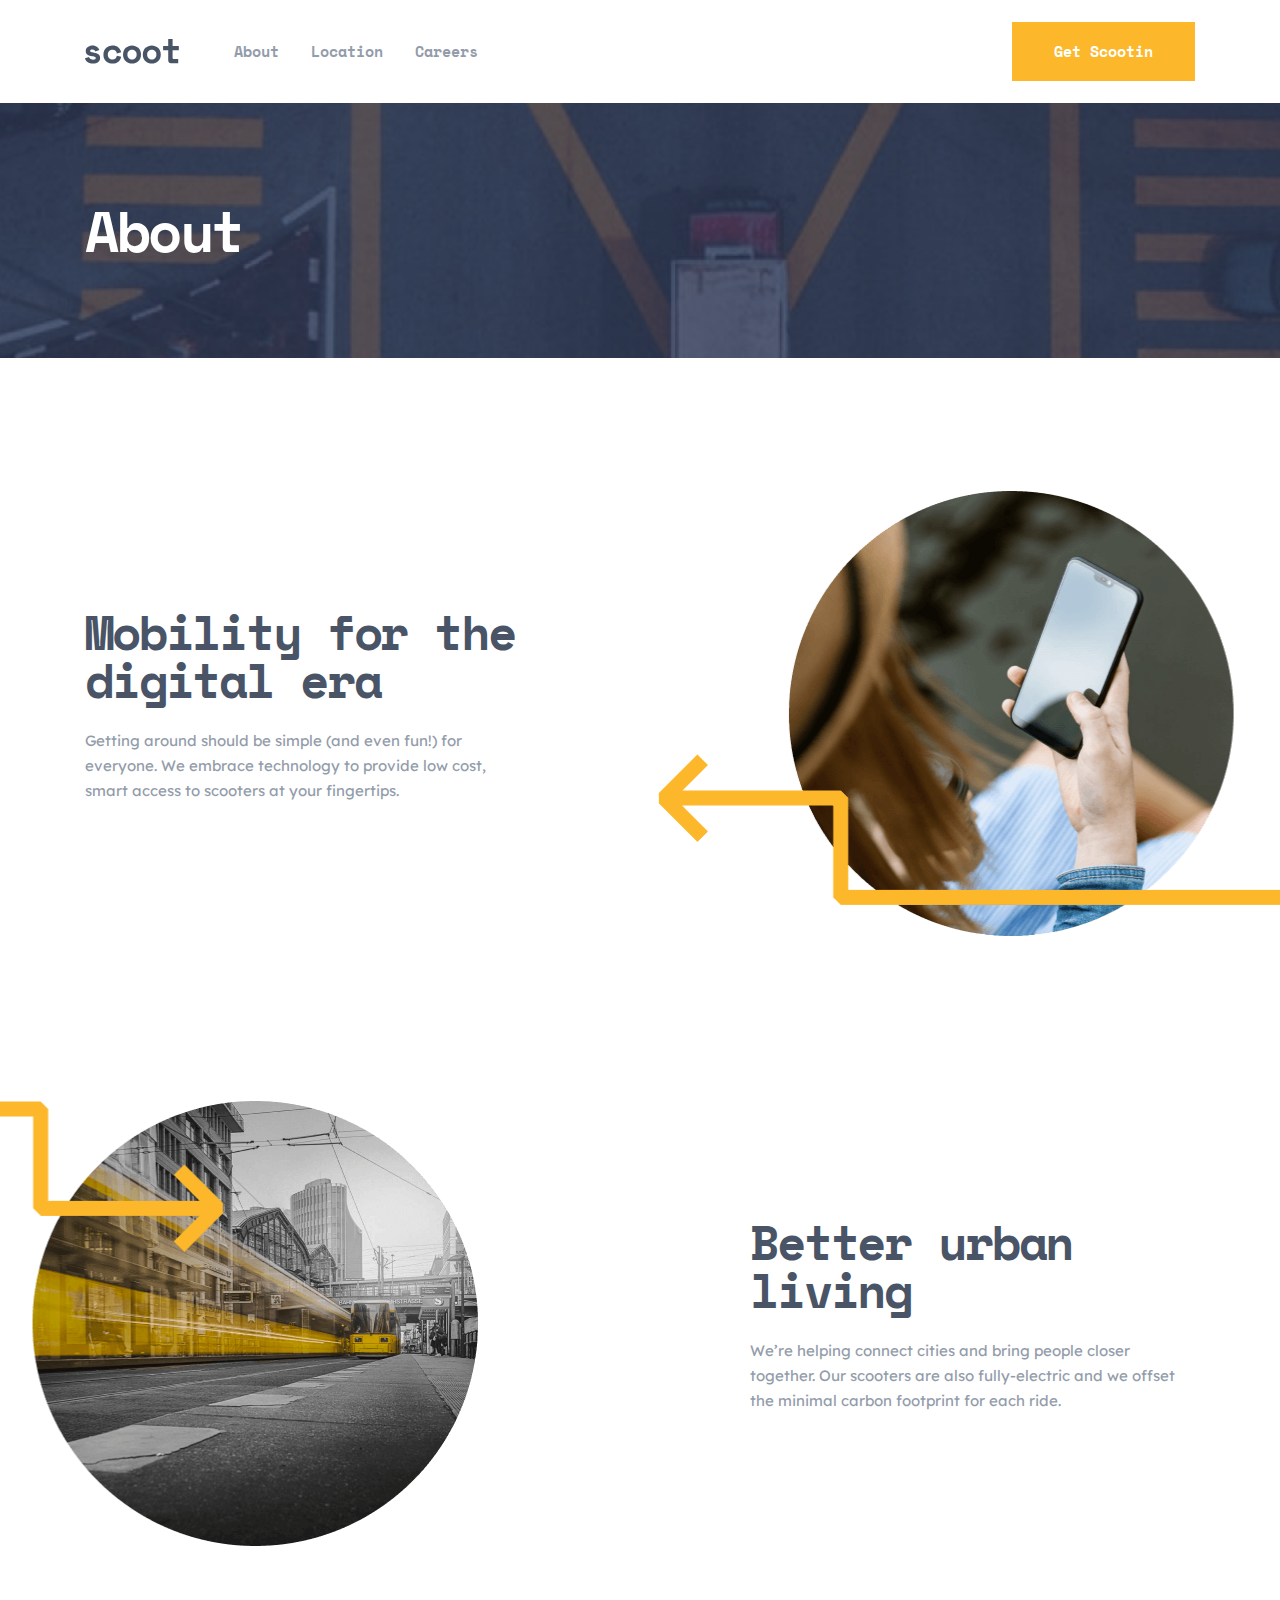
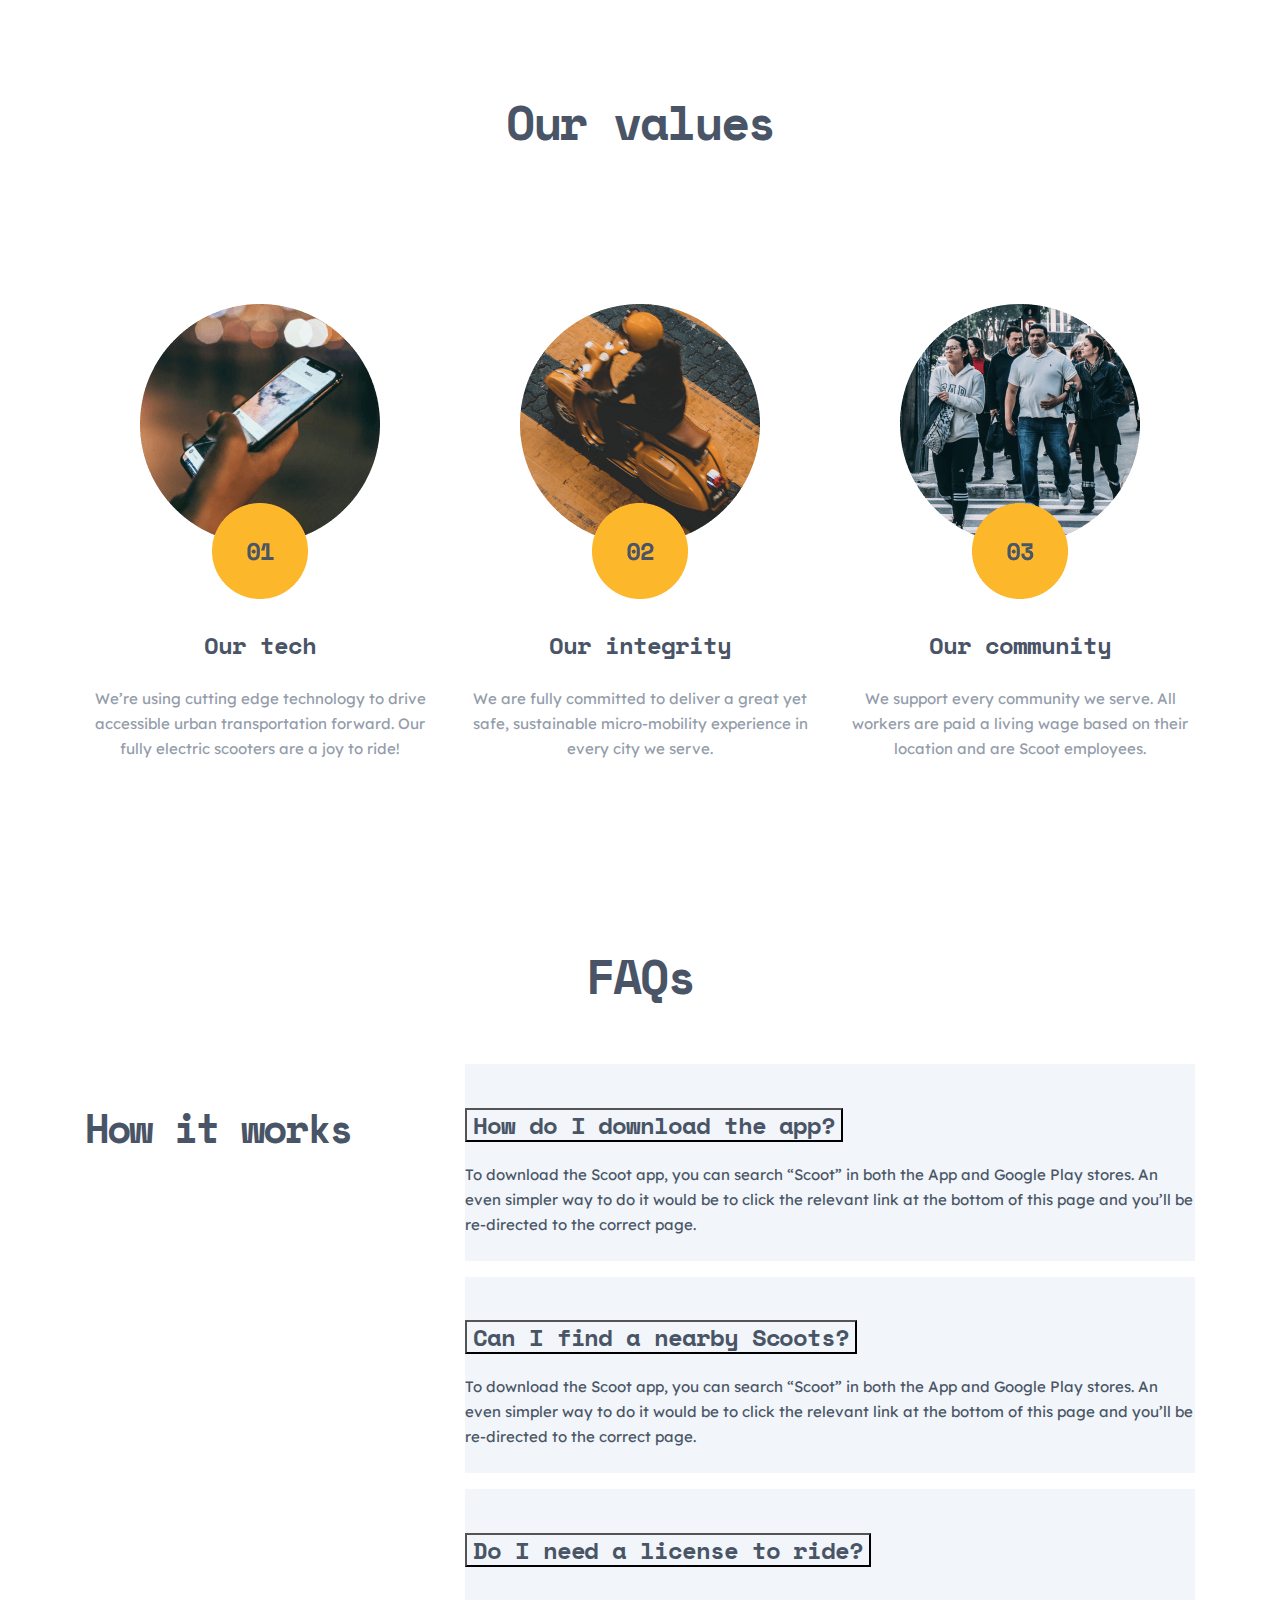
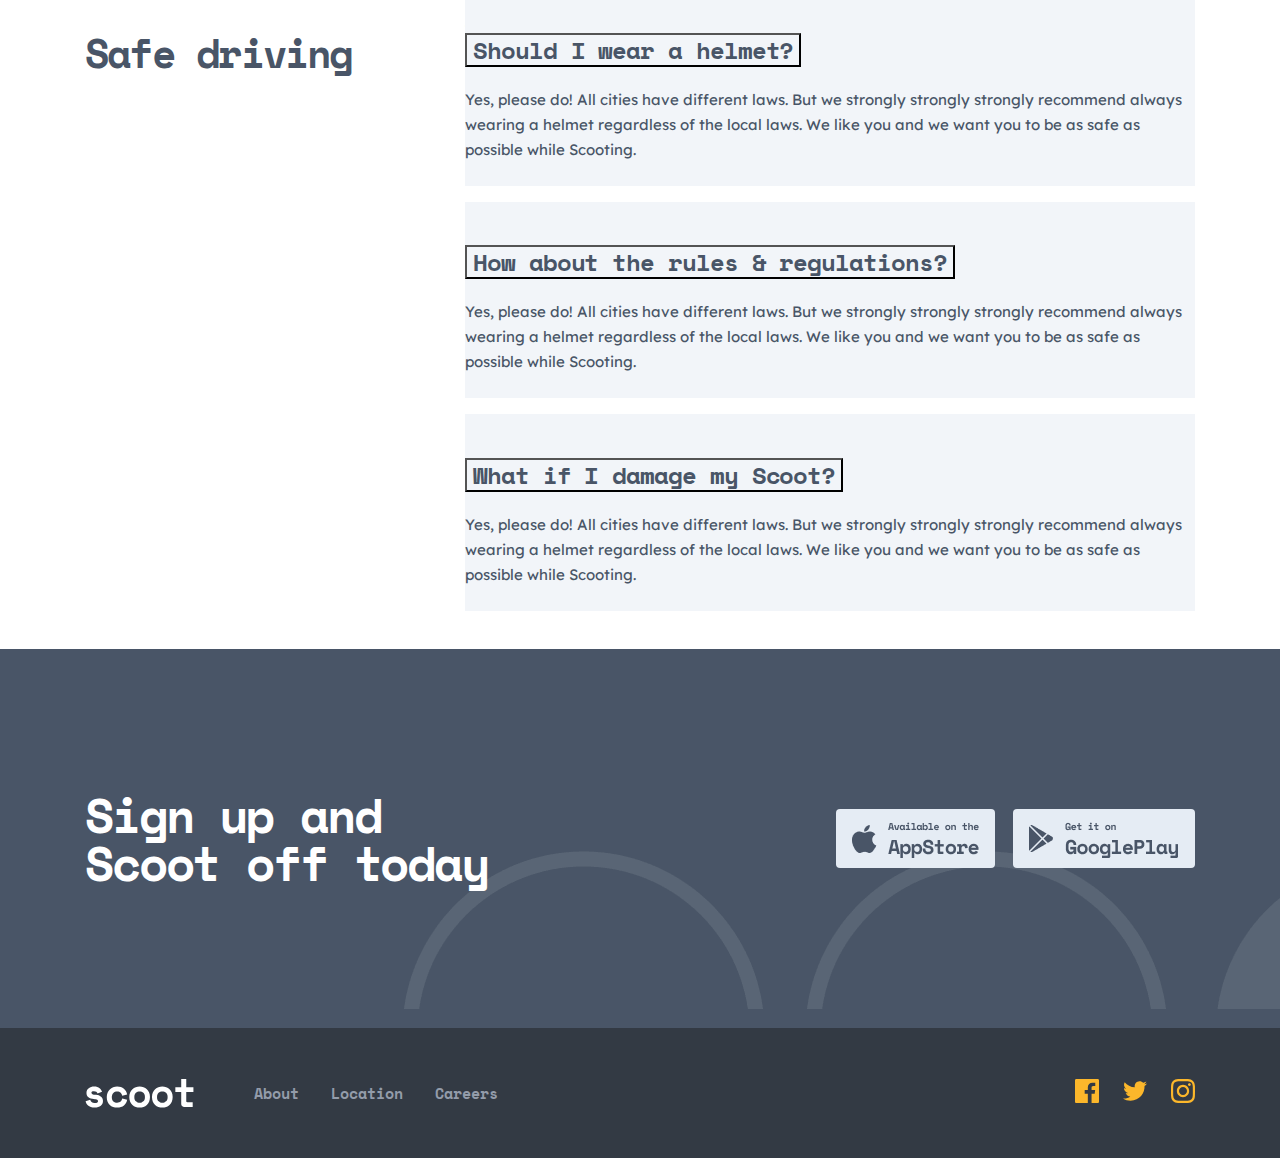
==== about.html @ 02b6bdd7 "Initial commit" ====
<!DOCTYPE html>
<html lang="en">
<head>
  <meta charset="UTF-8">
  <meta http-equiv="X-UA-Compatible" content="IE=edge">
  <meta name="viewport" content="width=device-width, initial-scale=1.0">
  <title>about</title>
  <link href="https://cdn.jsdelivr.net/npm/bootstrap@5.1.3/dist/css/bootstrap.min.css" rel="stylesheet" integrity="sha384-1BmE4kWBq78iYhFldvKuhfTAU6auU8tT94WrHftjDbrCEXSU1oBoqyl2QvZ6jIW3" crossorigin="anonymous">
  <link rel="stylesheet" href="./css/main.css">
</head>
<body>
  <!-- site header -->
  <header class="site-header">
    <div class="container">
      <div class="site-header__inner">

        <a href="./index.html" class="site-header__logo-link">
          <img src="./images/scoot-logo.svg" alt="scoot brand logo" class="site-header__logo-img">
        </a>

        <nav class="site-header__navbar">
          <ul class="site-header__list">
            <li class="site-header__item"><a href="./about.html" class="site-header__item-link">About</a></li>
            <li class="site-header__item"><a href="./location.html" class="site-header__item-link">Location</a></li>
            <li class="site-header__item"><a href="./careers.html" class="site-header__item-link">Careers</a></li>
          </ul>
          <a href="#" class="site-header__link get-link">Get Scootin</a>
        </nav>
      </div>
    </div>
  </header>


  <main>

    <!-- hero section -->
    <section class="about-hero">
      <div class="container">
        <div class="about-hero__inner">
          <h1 class="about-hero__title">About</h1>
        </div>
      </div>
    </section>

    <!-- mobility section -->
    <section class="mobility">
      <div class="container">
        <div class="mobility__inner">
          <div class="mobility__content">
            <h2 class="mobility__title">Mobility for the digital era</h2>
            <p class="mobility__text">Getting around should be simple (and even fun!) for everyone. We embrace technology to provide low cost, smart access to scooters at your fingertips.</p>
          </div>
        </div>
      </div>
    </section>

    <!-- urban section -->
    <section class="urban">
      <div class="container">
        <div class="urban__inner">
          <div class="urban__content">
            <h2 class="urban__title">Better urban living</h2>
            <p class="urban__text">We’re helping connect cities and bring people closer together. Our scooters are also fully-electric and we offset the minimal carbon footprint for each ride.</p>
          </div>
        </div>
      </div>
    </section>

    <!-- values section -->
    <section class="values">
      <div class="container">
        <div class="values__inner">
          <h2 class="values__title">Our values</h2>
          <ul class="values__list">
            <li class="values__item"><img src="./images/tech.png" alt="" class="values__img">
              <h3 class="values__subtitle">Our tech</h3>
              <p class="values__text">We’re using cutting edge technology to drive accessible urban transportation forward. Our fully electric scooters are a joy to ride!</p>
            </li>

            <li class="values__item"><img src="./images/integrity.png" alt="" class="values__img">
              <h3 class="values__subtitle">Our integrity</h3>
              <p class="values__text">We are fully committed to deliver a great yet safe, sustainable micro-mobility experience in every city we serve.</p>
            </li>

            <li class="values__item"><img src="./images/community.png" alt="" class="values__img">
              <h3 class="values__subtitle">Our community</h3>
              <p class="values__text">We support every community we serve. All workers are paid a living wage based on their location and are Scoot employees.</p>
            </li>
          </ul>
        </div>
      </div>
    </section>

    <!-- faqs section  -->
    <section class="faqs">
      <div class="container">
        <div class="faqs__inner">
          <h2 class="faqs__title">FAQs</h2>

          <div class="faqs__infofirst">
            <h3 class="faqs__subtitle">How it works</h3>

            <div class="faqs__accordion accordion" id="accordionExample">

              <div class="faqs__accordion-item accordion-item">
                <h2 class="accordion-header" id="headingOne">
                  <button class=" faqs__button-title accordion-button" type="button" data-bs-toggle="collapse" data-bs-target="#collapseOne" aria-expanded="true" aria-controls="collapseOne">
                    How do I download the app?
                  </button>
                </h2>
                <div id="collapseOne" class="accordion-collapse collapse show" aria-labelledby="headingOne" data-bs-parent="#accordionExample">
                  <div class=" faqs__text accordion-body">
                    To download the Scoot app, you can search “Scoot” in both the App and Google Play stores. An even simpler way to do it would be to click the relevant link at the bottom of this page and you’ll be re-directed to the correct page.
                  </div>
                </div>
              </div>


              <div class=" faqs__accordion-item accordion-item">
                <h2 class="accordion-header" id="headingTwo">
                  <button class=" faqs__button-title accordion-button collapsed" type="button" data-bs-toggle="collapse" data-bs-target="#collapseTwo" aria-expanded="false" aria-controls="collapseTwo">
                    Can I find a nearby Scoots?
                  </button>
                </h2>
                <div id="collapseTwo" class="accordion-collapse collapse" aria-labelledby="headingTwo" data-bs-parent="#accordionExample">
                  <div class="faqs__text accordion-body">
                    To download the Scoot app, you can search “Scoot” in both the App and Google Play stores. An even simpler way to do it would be to click the relevant link at the bottom of this page and you’ll be re-directed to the correct page.
                  </div>
                </div>
              </div>


              <div class=" faqs__accordion-item accordion-item">
                <h2 class="accordion-header" id="headingThree">
                  <button class="faqs__button-title accordion-button collapsed" type="button" data-bs-toggle="collapse" data-bs-target="#collapseThree" aria-expanded="false" aria-controls="collapseThree">
                    Do I need a license to ride?
                  </button>
                </h2>
                <div id="collapseThree" class="accordion-collapse collapse" aria-labelledby="headingThree" data-bs-parent="#accordionExample">
                  <div class="faqs__text accordion-body">
                    To download the Scoot app, you can search “Scoot” in both the App and Google Play stores. An even simpler way to do it would be to click the relevant link at the bottom of this page and you’ll be re-directed to the correct page.
                  </div>
                </div>
              </div>

            </div>

          </div>

          <div class="faqs__infosecond">
            <h3 class="faqs__subtitle">Safe driving</h3>

            <div class="faqs__accordion accordion" id="accordionPanelsStayOpenExample">

              <div class=" faqs__accordion-item accordion-item">
                <h2 class="accordion-header" id="panelsStayOpen-headingOne">
                  <button class=" faqs__button-title accordion-button" type="button" data-bs-toggle="collapse" data-bs-target="#panelsStayOpen-collapseOne" aria-expanded="true" aria-controls="panelsStayOpen-collapseOne">
                    Should I wear a helmet?
                  </button>
                </h2>
                <div id="panelsStayOpen-collapseOne" class="accordion-collapse collapse show" aria-labelledby="panelsStayOpen-headingOne">
                  <div class=" faqs__text accordion-body">
                    Yes, please do! All cities have different laws. But we strongly strongly strongly recommend always wearing a helmet regardless of the local laws. We like you and we want you to be as safe as possible while Scooting.
                  </div>
                </div>
              </div>


              <div class=" faqs__accordion-item accordion-item">
                <h2 class="accordion-header" id="panelsStayOpen-headingTwo">
                  <button class=" faqs__button-title accordion-button collapsed" type="button" data-bs-toggle="collapse" data-bs-target="#panelsStayOpen-collapseTwo" aria-expanded="false" aria-controls="panelsStayOpen-collapseTwo">
                    How about the rules & regulations?
                  </button>
                </h2>
                <div id="panelsStayOpen-collapseTwo" class="accordion-collapse collapse" aria-labelledby="panelsStayOpen-headingTwo">
                  <div class=" faqs__text accordion-body">
                    Yes, please do! All cities have different laws. But we strongly strongly strongly recommend always wearing a helmet regardless of the local laws. We like you and we want you to be as safe as possible while Scooting.
                  </div>
                </div>
              </div>


              <div class=" faqs__accordion-item accordion-item">
                <h2 class="accordion-header" id="panelsStayOpen-headingThree">
                  <button class=" faqs__button-title accordion-button collapsed" type="button" data-bs-toggle="collapse" data-bs-target="#panelsStayOpen-collapseThree" aria-expanded="false" aria-controls="panelsStayOpen-collapseThree">
                    What if I damage my Scoot?
                  </button>
                </h2>
                <div id="panelsStayOpen-collapseThree" class="accordion-collapse collapse" aria-labelledby="panelsStayOpen-headingThree">
                  <div class=" faqs__text accordion-body">
                    Yes, please do! All cities have different laws. But we strongly strongly strongly recommend always wearing a helmet regardless of the local laws. We like you and we want you to be as safe as possible while Scooting.
                  </div>
                </div>
              </div>

            </div>
          </div>
        </div>
      </div>
    </section>

  </main>

 <!-- footer -->
 <footer class="footer">

  <div class="footer-signup">
    <div class="container">
      <div class="footer-signup__inner">
        <div class="footer-signup__title-info">
          <h2 class="footer-signup__title">Sign up and Scoot off today</h2>
        </div>
        <div class="footer-signup__download-info">
          <a href="#" class="footer-signup__link">
            <img src="./images/appstore.png" alt="app store logo" class="footer-signup__img">
          </a>

          <a href="#" class="footer-signup__link">
            <img src="./images/google-play.png" alt="google play app logo" class="footer-signup__img">
          </a>
        </div>
      </div>
    </div>
  </div>

  <div class="footer__bottom">
    <div class="container">
      <div class="footer__bottom-inner">
        <a href="./index.html" class="footer__logo-link">
          <img src="./images/scoot-white-logo.svg" alt="scoot brand white logo" class="footer__logo-img">
        </a>

        <ul class="footer__list">
          <li class="footer__item"><a href="./about.html" class="footer__item-link">About</a></li>
          <li class="footer__item"><a href="./location.html" class="footer__item-link">Location</a></li>
          <li class="footer__item"><a href="./careers.html" class="footer__item-link">Careers</a></li>
        </ul>

        <ul class="footer__social-list">
          <li class="footer__social-item">
            <a href="https://www.facebook.com/" class="footer__social-link">
              <svg class="footer__social-img" width="24" height="24" xmlns="http://www.w3.org/2000/svg"><path d="M22.675 0H1.325C.593 0 0 .593 0 1.325v21.351C0 23.407.593 24 1.325 24H12.82v-9.294H9.692v-3.622h3.128V8.413c0-3.1 1.893-4.788 4.659-4.788 1.325 0 2.463.099 2.795.143v3.24l-1.918.001c-1.504 0-1.795.715-1.795 1.763v2.313h3.587l-.467 3.622h-3.12V24h6.116c.73 0 1.323-.593 1.323-1.325V1.325C24 .593 23.407 0 22.675 0Z" /></svg>
              <!-- <img src="./images/facebook.svg" alt="facebook brand logo" class="footer__social-img"> -->
            </a>
          </li>

          <li class="footer__social-item">
            <a href="https://www.twitter.com/" class="footer__social-link">
              <svg class="footer__social-img" width="24" height="20"  xmlns="http://www.w3.org/2000/svg"><path d="M24 2.557c-.883.392-1.832.656-2.828.775 1.017-.609 1.798-1.574 2.165-2.723999C22.386 1.172 21.332 1.582 20.21 1.803 19.313.846001 18.032.248001 16.616.248001c-3.179 0-5.515 2.965999-4.797 6.044999C7.728 6.088 4.1 4.128 1.671 1.149c-1.29 2.213-.669 5.108 1.523 6.574-.806-.026-1.566-.247-2.229-.616-.054 2.281 1.581 4.415 3.949 4.89-.693.188-1.452.232-2.224.084.626 1.956 2.444 3.379 4.6 3.419-2.07 1.623-4.678 2.348-7.29 2.04 2.179 1.397 4.768 2.212 7.548 2.212 9.142 0 14.307-7.721 13.995-14.646.962-.695 1.797-1.562 2.457-2.549Z" /></svg>
              <!-- <img src="./images/twitter.svg" alt="twitter brand logo" class="footer__social-img"> -->
            </a>
          </li>

          <li class="footer__social-item">
            <a href="https://www.instagram.com/" class="footer__social-link">
              <svg class="footer__social-img" width="24" height="24" xmlns="http://www.w3.org/2000/svg"><path fill-rule="evenodd" clip-rule="evenodd" d="M12 0C8.741 0 8.333.014 7.053.072 2.695.272.273 2.69.073 7.052.014 8.333 0 8.741 0 12c0 3.259.014 3.668.072 4.948.2 4.358 2.618 6.78 6.98 6.98C8.333 23.986 8.741 24 12 24c3.259 0 3.668-.014 4.948-.072 4.354-.2 6.782-2.618 6.979-6.98.059-1.28.073-1.689.073-4.948 0-3.259-.014-3.667-.072-4.947-.196-4.354-2.617-6.78-6.979-6.98C15.668.014 15.259 0 12 0Zm0 2.163c3.204 0 3.584.012 4.85.07 3.252.148 4.771 1.691 4.919 4.919.058 1.265.069 1.645.069 4.849 0 3.205-.012 3.584-.069 4.849-.149 3.225-1.664 4.771-4.919 4.919-1.266.058-1.644.07-4.85.07-3.204 0-3.584-.012-4.849-.07-3.26-.149-4.771-1.699-4.919-4.92-.058-1.265-.07-1.644-.07-4.849 0-3.204.013-3.583.07-4.849.149-3.227 1.664-4.771 4.919-4.919 1.266-.057 1.645-.069 4.849-.069ZM5.838 12c0-3.403 2.759-6.162 6.162-6.162S18.162 8.597 18.162 12c0 3.404-2.759 6.163-6.162 6.163S5.838 15.403 5.838 12ZM12 16c-2.209 0-4-1.79-4-4 0-2.209 1.791-4 4-4s4 1.791 4 4c0 2.21-1.791 4-4 4Zm4.965-10.405c0-.795.645-1.44 1.441-1.44.795 0 1.439.645 1.439 1.44 0 .795-.644 1.44-1.439 1.44-.796 0-1.441-.645-1.441-1.44Z" /></svg>
              <!-- <img src="./images/instagram.svg" alt="instagram brand logo" class="footer__social-img"> -->
            </a>
          </li>
        </ul>
      </div>
    </div>
  </div>

</footer>



  <script src="https://cdn.jsdelivr.net/npm/bootstrap@5.1.3/dist/js/bootstrap.bundle.min.js" integrity="sha384-ka7Sk0Gln4gmtz2MlQnikT1wXgYsOg+OMhuP+IlRH9sENBO0LRn5q+8nbTov4+1p" crossorigin="anonymous"></script>
</body>
</html>
---- css/main.css ----
@font-face {
  font-family: "Space Mono";
  font-style: normal;
  font-weight: 400;
  src: url("../fonts/space-mono-v10-latin-regular.woff2") format("woff2"), url("../fonts/space-mono-v10-latin-regular.woff") format("woff");
}

@font-face {
  font-family: "Space Mono";
  font-style: normal;
  font-weight: 700;
  src: url("../fonts/space-mono-v10-latin-700.woff2") format("woff2"), url("../fonts/space-mono-v10-latin-700.woff") format("woff");
}

@font-face {
  font-family: "Lexend Deca";
  font-style: normal;
  font-weight: 400;
  src: url("../fonts/lexend-deca-v15-latin-regular.woff2") format("woff2"), url("../fonts/lexend-deca-v15-latin-regular.woff") format("woff");
}

/*! normalize.css v8.0.1 | MIT License | github.com/necolas/normalize.css */
/* Document
   ========================================================================== */
/**
 * 1. Correct the line height in all browsers.
 * 2. Prevent adjustments of font size after orientation changes in iOS.
 */
html {
  line-height: 1.15;
  /* 1 */
  -webkit-text-size-adjust: 100%;
  /* 2 */
}

/* Sections
   ========================================================================== */
/**
 * Remove the margin in all browsers.
 */
body {
  margin: 0;
}

/**
 * Render the `main` element consistently in IE.
 */
main {
  display: block;
}

/**
 * Correct the font size and margin on `h1` elements within `section` and
 * `article` contexts in Chrome, Firefox, and Safari.
 */
h1 {
  font-size: 2em;
  margin: 0.67em 0;
}

/* Grouping content
   ========================================================================== */
/**
 * 1. Add the correct box sizing in Firefox.
 * 2. Show the overflow in Edge and IE.
 */
hr {
  -webkit-box-sizing: content-box;
          box-sizing: content-box;
  /* 1 */
  height: 0;
  /* 1 */
  overflow: visible;
  /* 2 */
}

/**
 * 1. Correct the inheritance and scaling of font size in all browsers.
 * 2. Correct the odd `em` font sizing in all browsers.
 */
pre {
  font-family: monospace, monospace;
  /* 1 */
  font-size: 1em;
  /* 2 */
}

/* Text-level semantics
   ========================================================================== */
/**
 * Remove the gray background on active links in IE 10.
 */
a {
  background-color: transparent;
}

/**
 * 1. Remove the bottom border in Chrome 57-
 * 2. Add the correct text decoration in Chrome, Edge, IE, Opera, and Safari.
 */
abbr[title] {
  border-bottom: none;
  /* 1 */
  text-decoration: underline;
  /* 2 */
  -webkit-text-decoration: underline dotted;
          text-decoration: underline dotted;
  /* 2 */
}

/**
 * Add the correct font weight in Chrome, Edge, and Safari.
 */
b,
strong {
  font-weight: bolder;
}

/**
 * 1. Correct the inheritance and scaling of font size in all browsers.
 * 2. Correct the odd `em` font sizing in all browsers.
 */
code,
kbd,
samp {
  font-family: monospace, monospace;
  /* 1 */
  font-size: 1em;
  /* 2 */
}

/**
 * Add the correct font size in all browsers.
 */
small {
  font-size: 80%;
}

/**
 * Prevent `sub` and `sup` elements from affecting the line height in
 * all browsers.
 */
sub,
sup {
  font-size: 75%;
  line-height: 0;
  position: relative;
  vertical-align: baseline;
}

sub {
  bottom: -0.25em;
}

sup {
  top: -0.5em;
}

/* Embedded content
   ========================================================================== */
/**
 * Remove the border on images inside links in IE 10.
 */
img {
  border-style: none;
}

/* Forms
   ========================================================================== */
/**
 * 1. Change the font styles in all browsers.
 * 2. Remove the margin in Firefox and Safari.
 */
button,
input,
optgroup,
select,
textarea {
  font-family: inherit;
  /* 1 */
  font-size: 100%;
  /* 1 */
  line-height: 1.15;
  /* 1 */
  margin: 0;
  /* 2 */
}

/**
 * Show the overflow in IE.
 * 1. Show the overflow in Edge.
 */
button,
input {
  /* 1 */
  overflow: visible;
}

/**
 * Remove the inheritance of text transform in Edge, Firefox, and IE.
 * 1. Remove the inheritance of text transform in Firefox.
 */
button,
select {
  /* 1 */
  text-transform: none;
}

/**
 * Correct the inability to style clickable types in iOS and Safari.
 */
button,
[type="button"],
[type="reset"],
[type="submit"] {
  -webkit-appearance: button;
}

/**
 * Remove the inner border and padding in Firefox.
 */
button::-moz-focus-inner,
[type="button"]::-moz-focus-inner,
[type="reset"]::-moz-focus-inner,
[type="submit"]::-moz-focus-inner {
  border-style: none;
  padding: 0;
}

/**
 * Restore the focus styles unset by the previous rule.
 */
button:-moz-focusring,
[type="button"]:-moz-focusring,
[type="reset"]:-moz-focusring,
[type="submit"]:-moz-focusring {
  outline: 1px dotted ButtonText;
}

/**
 * Correct the padding in Firefox.
 */
fieldset {
  padding: 0.35em 0.75em 0.625em;
}

/**
 * 1. Correct the text wrapping in Edge and IE.
 * 2. Correct the color inheritance from `fieldset` elements in IE.
 * 3. Remove the padding so developers are not caught out when they zero out
 *    `fieldset` elements in all browsers.
 */
legend {
  -webkit-box-sizing: border-box;
          box-sizing: border-box;
  /* 1 */
  color: inherit;
  /* 2 */
  display: table;
  /* 1 */
  max-width: 100%;
  /* 1 */
  padding: 0;
  /* 3 */
  white-space: normal;
  /* 1 */
}

/**
 * Add the correct vertical alignment in Chrome, Firefox, and Opera.
 */
progress {
  vertical-align: baseline;
}

/**
 * Remove the default vertical scrollbar in IE 10+.
 */
textarea {
  overflow: auto;
}

/**
 * 1. Add the correct box sizing in IE 10.
 * 2. Remove the padding in IE 10.
 */
[type="checkbox"],
[type="radio"] {
  -webkit-box-sizing: border-box;
          box-sizing: border-box;
  /* 1 */
  padding: 0;
  /* 2 */
}

/**
 * Correct the cursor style of increment and decrement buttons in Chrome.
 */
[type="number"]::-webkit-inner-spin-button,
[type="number"]::-webkit-outer-spin-button {
  height: auto;
}

/**
 * 1. Correct the odd appearance in Chrome and Safari.
 * 2. Correct the outline style in Safari.
 */
[type="search"] {
  -webkit-appearance: textfield;
  /* 1 */
  outline-offset: -2px;
  /* 2 */
}

/**
 * Remove the inner padding in Chrome and Safari on macOS.
 */
[type="search"]::-webkit-search-decoration {
  -webkit-appearance: none;
}

/**
 * 1. Correct the inability to style clickable types in iOS and Safari.
 * 2. Change font properties to `inherit` in Safari.
 */
::-webkit-file-upload-button {
  -webkit-appearance: button;
  /* 1 */
  font: inherit;
  /* 2 */
}

/* Interactive
   ========================================================================== */
/*
 * Add the correct display in Edge, IE 10+, and Firefox.
 */
details {
  display: block;
}

/*
 * Add the correct display in all browsers.
 */
summary {
  display: list-item;
}

/* Misc
   ========================================================================== */
/**
 * Add the correct display in IE 10+.
 */
template {
  display: none;
}

/**
 * Add the correct display in IE 10.
 */
[hidden] {
  display: none;
}

html {
  height: 100%;
  -webkit-box-sizing: border-box;
          box-sizing: border-box;
}

*,
*::before,
*::after {
  -webkit-box-sizing: inherit;
          box-sizing: inherit;
  scroll-behavior: smooth;
}

body {
  font-family: "Space Mono";
  font-style: normal;
  font-weight: bold;
  margin: 0;
  padding: 0;
}

img {
  max-width: 100%;
  height: auto;
  vertical-align: middle;
}

.visually-hidden {
  position: absolute;
  width: 1px;
  height: 1px;
  margin: -1px;
  border: 0;
  padding: 0;
  clip: rect(0 0 0 0);
  overflow: hidden;
}

.container {
  width: 1150px;
  margin: 0 auto;
  padding: 0 20px;
}

.site-header {
  padding: 22px 0;
}

.site-header__inner {
  display: -webkit-box;
  display: -ms-flexbox;
  display: flex;
  -webkit-box-align: center;
      -ms-flex-align: center;
          align-items: center;
}

.site-header__logo-link:hover {
  opacity: 0.8;
}

.site-header__navbar {
  width: 100%;
  display: -webkit-box;
  display: -ms-flexbox;
  display: flex;
  -webkit-box-align: center;
      -ms-flex-align: center;
          align-items: center;
  margin-left: 55px;
}

.site-header__list {
  display: -webkit-box;
  display: -ms-flexbox;
  display: flex;
  -webkit-box-align: center;
      -ms-flex-align: center;
          align-items: center;
  list-style-type: none;
  margin-right: auto;
  padding: 0;
}

.site-header__item:nth-child(2) {
  margin: 0 32px;
}

.site-header__item-link {
  font-size: 15px;
  line-height: 25px;
  text-decoration: none;
  color: #939CAA;
  -webkit-transition: 1s ease;
  transition: 1s ease;
}

.site-header__item-link:hover {
  color: #FCB72B;
}

.get-link {
  display: inline-block;
  font-size: 15px;
  line-height: 25px;
  text-align: center;
  text-decoration: none;
  color: #FFFFFF;
  background-color: #FCB72B;
  padding: 14px 39px;
  -webkit-transition: 0.2s ease;
  transition: 0.2s ease;
  border: 3px solid transparent;
}

.get-link:hover {
  border-color: #FCB72B;
  color: #FCB72B;
  background-color: transparent;
}

.hero {
  padding: 153px 0;
  background-image: url("../../images/Bitmap.jpg");
  background-repeat: no-repeat;
  background-size: cover;
}

.hero__content {
  width: 500px;
  color: #FFFFFF;
  z-index: 3;
}

.hero__title {
  font-size: 56px;
  line-height: 56px;
  letter-spacing: -2.5px;
  margin: 0;
}

.hero__content-info {
  padding-left: 95px;
}

.hero__text {
  font-family: "Lexend Deca";
  font-style: normal;
  font-weight: normal;
  font-size: 15px;
  line-height: 25px;
  margin: 40px 0;
}

.process {
  padding: 160px 0 100px;
  background-image: url("../../images/line-locate.png");
  background-repeat: no-repeat;
  background-position: calc(50% - 280px) calc(50% - 70px);
}

.process__list {
  display: -webkit-box;
  display: -ms-flexbox;
  display: flex;
  -webkit-box-pack: justify;
      -ms-flex-pack: justify;
          justify-content: space-between;
  -webkit-box-align: center;
      -ms-flex-align: center;
          align-items: center;
  list-style-type: none;
  padding: 0;
}

.process__item {
  width: 350px;
}

.process__subtitle {
  font-weight: bold;
  font-size: 24px;
  line-height: 28px;
  letter-spacing: -1.07143px;
  margin: 40px 0 27px;
  color: #495567;
}

.process__text {
  font-family: "Lexend Deca";
  font-style: normal;
  font-weight: normal;
  font-size: 15px;
  line-height: 25px;
  color: #939CAA;
}

.easy {
  padding: 100px 0 126px;
  background-image: url("../../images/telemetry-bg.png");
  background-repeat: no-repeat;
  background-position: calc(50% + 570px) calc(50% - 50px);
}

.easy__content {
  width: 445px;
}

.easy__title {
  font-weight: bold;
  font-size: 48px;
  line-height: 48px;
  letter-spacing: -2.14286px;
  color: #495567;
  margin: 0;
}

.easy__text {
  font-family: "Lexend Deca";
  font-style: normal;
  font-weight: normal;
  font-size: 15px;
  line-height: 25px;
  color: #939CAA;
  margin: 24px 0 40px;
}

.coming {
  padding: 150px 0 150px;
  background-image: url("../../images/coming-city.png");
  background-repeat: no-repeat;
  background-position: calc(50% - 660px) calc(50%);
}

.coming__inner {
  display: -webkit-box;
  display: -ms-flexbox;
  display: flex;
  -webkit-box-pack: end;
      -ms-flex-pack: end;
          justify-content: flex-end;
}

.coming__content {
  width: 445px;
}

.coming__title {
  font-weight: bold;
  font-size: 48px;
  line-height: 48px;
  letter-spacing: -2.14286px;
  color: #495567;
  margin: 0;
}

.coming__text {
  font-family: "Lexend Deca";
  font-style: normal;
  font-weight: normal;
  font-size: 15px;
  line-height: 25px;
  color: #939CAA;
  margin: 24px 0 40px;
}

.zero-hassle {
  padding: 100px 0 200px;
  background-image: url("../../images/zero-hassle-bg.png");
  background-repeat: no-repeat;
  background-position: calc(50% + 640px) calc(50%);
}

.zero-hassle__content {
  width: 445px;
}

.zero-hassle__title {
  font-weight: bold;
  font-size: 48px;
  line-height: 48px;
  letter-spacing: -2.14286px;
  color: #495567;
  margin: 0;
}

.zero-hassle__text {
  font-family: "Lexend Deca";
  font-style: normal;
  font-weight: normal;
  font-size: 15px;
  line-height: 25px;
  color: #939CAA;
  margin: 24px 0 40px;
}

.sign-up {
  background-color: #495567;
  background-image: url("../../images/footer-bg.png");
  background-repeat: no-repeat;
  background-position: calc(50% + 40px) calc(50% + 20px);
  padding: 102px 0;
}

.sign-up__inner {
  display: -webkit-box;
  display: -ms-flexbox;
  display: flex;
  -webkit-box-pack: justify;
      -ms-flex-pack: justify;
          justify-content: space-between;
  -webkit-box-align: center;
      -ms-flex-align: center;
          align-items: center;
}

.sign-up__title-info {
  width: 415px;
}

.sign-up__title {
  font-weight: bold;
  font-size: 48px;
  line-height: 48px;
  letter-spacing: -2.14286px;
  color: #FFFFFF;
}

.sign-up__download-info {
  display: -webkit-box;
  display: -ms-flexbox;
  display: flex;
  -webkit-box-align: center;
      -ms-flex-align: center;
          align-items: center;
}

.sign-up__link {
  background: #E5ECF4;
  border-radius: 4px;
  padding: 10px 16px;
}

.sign-up__link:first-child {
  margin-right: 18px;
}

.about-hero {
  padding: 62px 0;
  background-image: url("../../images/about-bg.png");
  background-repeat: no-repeat;
  background-size: cover;
}

.about-hero__title {
  font-size: 56px;
  line-height: 56px;
  letter-spacing: -2.5px;
  color: #FFFFFF;
}

.mobility {
  padding: 250px 0;
  background-image: url("../../images/mobility-bg.png");
  background-repeat: no-repeat;
  background-position: calc(50% + 560px) calc(50%);
}

.mobility__content {
  width: 445px;
}

.mobility__title {
  font-weight: bold;
  font-size: 48px;
  line-height: 48px;
  letter-spacing: -2.14286px;
  color: #495567;
  margin: 0;
}

.mobility__text {
  font-family: "Lexend Deca";
  font-style: normal;
  font-weight: normal;
  font-size: 15px;
  line-height: 25px;
  color: #939CAA;
  margin-top: 24px;
}

.urban {
  padding: 150px 0 150px;
  background-image: url("../../images/urban-living-bg.png");
  background-repeat: no-repeat;
  background-position: calc(50% - 660px) calc(50%);
}

.urban__inner {
  display: -webkit-box;
  display: -ms-flexbox;
  display: flex;
  -webkit-box-pack: end;
      -ms-flex-pack: end;
          justify-content: flex-end;
}

.urban__content {
  width: 445px;
}

.urban__title {
  font-weight: bold;
  font-size: 48px;
  line-height: 48px;
  letter-spacing: -2.14286px;
  color: #495567;
  margin: 0;
}

.urban__text {
  font-family: "Lexend Deca";
  font-style: normal;
  font-weight: normal;
  font-size: 15px;
  line-height: 25px;
  color: #939CAA;
  margin-top: 24px;
}

.join {
  padding: 80px 0 120px;
}

.join__title {
  font-weight: bold;
  font-size: 48px;
  line-height: 48px;
  text-align: center;
  letter-spacing: -2.14286px;
  color: #495567;
  margin-bottom: 103px;
}

.join__list {
  display: -webkit-box;
  display: -ms-flexbox;
  display: flex;
  -webkit-box-align: center;
      -ms-flex-align: center;
          align-items: center;
  list-style-type: none;
  padding: 0;
}

.join__item {
  width: 350px;
  text-align: center;
}

.join__item:nth-child(2) {
  margin: 0 30px;
}

.join__subtitle {
  font-weight: bold;
  font-size: 24px;
  line-height: 28px;
  letter-spacing: -1.07143px;
  margin: 32px 0 27px;
  color: #495567;
}

.join__text {
  font-family: "Lexend Deca";
  font-style: normal;
  font-weight: normal;
  font-size: 15px;
  line-height: 25px;
  color: #939CAA;
}

.faqs {
  padding-bottom: 200px;
}

.faqs__title {
  font-weight: bold;
  font-size: 48px;
  line-height: 48px;
  text-align: center;
  letter-spacing: -2.14286px;
  margin-bottom: 64px;
  color: #495567;
}

.faqs__infofirst {
  display: -webkit-box;
  display: -ms-flexbox;
  display: flex;
  -webkit-box-pack: justify;
      -ms-flex-pack: justify;
          justify-content: space-between;
  -webkit-box-align: start;
      -ms-flex-align: start;
          align-items: flex-start;
  margin-bottom: 65px;
}

.faqs__subtitle {
  font-weight: bold;
  font-size: 40px;
  line-height: 48px;
  letter-spacing: -1.78571px;
  color: #495567;
}

.faqs__accordion {
  width: 730px;
  height: 460px;
}

.faqs__accordion-item, .faqs__button-title {
  -webkit-transition: 1s ease;
  transition: 1s ease;
}

.faqs__accordion-item:hover, .faqs__button-title:hover {
  background: #FFF4DF;
}

.faqs__button-title {
  font-weight: bold;
  font-size: 24px;
  line-height: 28px;
  letter-spacing: -1.07143px;
  color: #495567;
  background-color: #F2F5F9;
  -webkit-transition: 0.5s ease;
  transition: 0.5s ease;
}

.faqs__text {
  font-family: "Lexend Deca";
  font-style: normal;
  font-weight: normal;
  font-size: 15px;
  line-height: 25px;
  color: #495567;
}

.faqs__accordion-item {
  background-color: #F2F5F9;
  padding: 24px 0 24px;
  border: none;
}

.faqs__accordion-item:nth-child(2) {
  margin: 16px 0;
}

.faqs__infosecond {
  display: -webkit-box;
  display: -ms-flexbox;
  display: flex;
  -webkit-box-pack: justify;
      -ms-flex-pack: justify;
          justify-content: space-between;
  -webkit-box-align: start;
      -ms-flex-align: start;
          align-items: flex-start;
}

.careers-hero {
  width: 100%;
  height: 200px;
  background-image: url("../../images/careers-bg.png");
  background-repeat: no-repeat;
  background-size: cover;
  padding: 100px 0;
}

.mission {
  padding: 250px 0 100px;
  background-image: url("../../images/mission.png");
  background-repeat: no-repeat;
  background-position: calc(50% + 560px) calc(50% + 60px);
}

.mission__content {
  width: 445px;
}

.mission__title {
  font-weight: bold;
  font-size: 48px;
  line-height: 48px;
  letter-spacing: -2.14286px;
  color: #495567;
  margin: 0;
}

.mission__text {
  font-family: "Lexend Deca";
  font-style: normal;
  font-weight: normal;
  font-size: 15px;
  line-height: 25px;
  color: #939CAA;
  margin-top: 24px;
}

.mission__link {
  padding: 14px 48px;
}

.values {
  padding: 80px 0 120px;
}

.values__title {
  font-weight: bold;
  font-size: 48px;
  line-height: 48px;
  text-align: center;
  letter-spacing: -2.14286px;
  color: #495567;
  margin-bottom: 103px;
}

.values__list {
  display: -webkit-box;
  display: -ms-flexbox;
  display: flex;
  -webkit-box-align: center;
      -ms-flex-align: center;
          align-items: center;
  list-style-type: none;
  padding: 0;
}

.values__item {
  width: 350px;
  text-align: center;
}

.values__item:nth-child(2) {
  margin: 0 30px;
}

.values__subtitle {
  font-weight: bold;
  font-size: 24px;
  line-height: 28px;
  letter-spacing: -1.07143px;
  margin: 32px 0 27px;
  color: #495567;
}

.values__text {
  font-family: "Lexend Deca";
  font-style: normal;
  font-weight: normal;
  font-size: 15px;
  line-height: 25px;
  color: #939CAA;
}

.employees {
  padding-bottom: 160px;
}

.employees__list {
  display: -webkit-box;
  display: -ms-flexbox;
  display: flex;
  -webkit-box-orient: vertical;
  -webkit-box-direction: normal;
      -ms-flex-direction: column;
          flex-direction: column;
  -webkit-box-align: center;
      -ms-flex-align: center;
          align-items: center;
  list-style-type: none;
  padding: 0;
}

.employees__item {
  width: 100%;
  display: -webkit-box;
  display: -ms-flexbox;
  display: flex;
  -webkit-box-pack: justify;
      -ms-flex-pack: justify;
          justify-content: space-between;
  -webkit-box-align: center;
      -ms-flex-align: center;
          align-items: center;
  padding: 35px 60px 35px 40px;
  background-color: #F2F5F9;
  color: #495567;
  margin-bottom: 24px;
}

.employees__item:last-child {
  margin-bottom: 0;
}

.employees__title {
  font-weight: bold;
  font-size: 24px;
  line-height: 28px;
  letter-spacing: -1.07143px;
  margin: 0;
}

.employees__country {
  font-family: "Lexend Deca";
  font-style: normal;
  font-weight: normal;
  font-size: 15px;
  line-height: 25px;
}

.location-hero {
  padding: 62px 0;
  background-image: url("../../images/about-bg.png");
  background-repeat: no-repeat;
  background-size: cover;
}

.location-hero__title {
  font-size: 56px;
  line-height: 56px;
  letter-spacing: -2.5px;
  color: #FFFFFF;
}

.city {
  padding: 120px 0;
}

.city__content {
  display: -webkit-box;
  display: -ms-flexbox;
  display: flex;
  -webkit-box-align: center;
      -ms-flex-align: center;
          align-items: center;
  margin-top: 120px;
}

.city__content-info {
  display: -webkit-box;
  display: -ms-flexbox;
  display: flex;
  -webkit-box-align: start;
      -ms-flex-align: start;
          align-items: flex-start;
}

.city__title {
  font-weight: bold;
  font-size: 48px;
  line-height: 48px;
  letter-spacing: -2.14286px;
  color: #495567;
  margin: 0;
  margin-right: 60px;
}

.city__text-content {
  width: 445px;
  margin-right: 100px;
}

.city__text {
  font-size: 15px;
  line-height: 25px;
  color: #939CAA;
  margin: 0;
}

.footer-signup {
  background-color: #495567;
  background-image: url("../../images/footer-bg.png");
  background-repeat: no-repeat;
  background-position: calc(50% + 40px) calc(50% + 20px);
  padding: 102px 0;
}

.footer-signup__inner {
  display: -webkit-box;
  display: -ms-flexbox;
  display: flex;
  -webkit-box-pack: justify;
      -ms-flex-pack: justify;
          justify-content: space-between;
  -webkit-box-align: center;
      -ms-flex-align: center;
          align-items: center;
}

.footer-signup__title-info {
  width: 415px;
}

.footer-signup__title {
  font-weight: bold;
  font-size: 48px;
  line-height: 48px;
  letter-spacing: -2.14286px;
  color: #FFFFFF;
}

.footer-signup__download-info {
  display: -webkit-box;
  display: -ms-flexbox;
  display: flex;
  -webkit-box-align: center;
      -ms-flex-align: center;
          align-items: center;
}

.footer-signup__link {
  background: #E5ECF4;
  border-radius: 4px;
  padding: 10px 16px;
}

.footer-signup__link:first-child {
  margin-right: 18px;
}

.footer__bottom {
  background: #333A44;
  padding: 35px 0;
}

.footer__bottom-inner {
  display: -webkit-box;
  display: -ms-flexbox;
  display: flex;
  -webkit-box-align: center;
      -ms-flex-align: center;
          align-items: center;
}

.footer__logo-link {
  -webkit-transition: 0.5s ease;
  transition: 0.5s ease;
}

.footer__logo-link:hover {
  opacity: 0.8;
}

.footer__list {
  display: -webkit-box;
  display: -ms-flexbox;
  display: flex;
  -webkit-box-align: center;
      -ms-flex-align: center;
          align-items: center;
  list-style-type: none;
  margin-right: auto;
  margin-left: 60px;
  padding: 0;
}

.footer__item:nth-child(2) {
  margin: 0 32px;
}

.footer__item-link {
  font-size: 15px;
  line-height: 25px;
  color: #939CAA;
  text-decoration: none;
  -webkit-transition: 1s ease;
  transition: 1s ease;
}

.footer__item-link:hover {
  color: #FCB72B;
}

.footer__social-list {
  display: -webkit-box;
  display: -ms-flexbox;
  display: flex;
  -webkit-box-align: center;
      -ms-flex-align: center;
          align-items: center;
  list-style-type: none;
  padding: 0;
}

.footer__social-item:nth-child(2) {
  margin: 0 24px;
}

.footer__social-link {
  text-decoration: none;
}

.footer__social-img {
  -webkit-transition: 0.5s ease;
  transition: 0.5s ease;
  fill: #FCB72B;
}

.footer__social-img:hover {
  fill: #E5ECF4;
}
/*# sourceMappingURL=main.css.map */
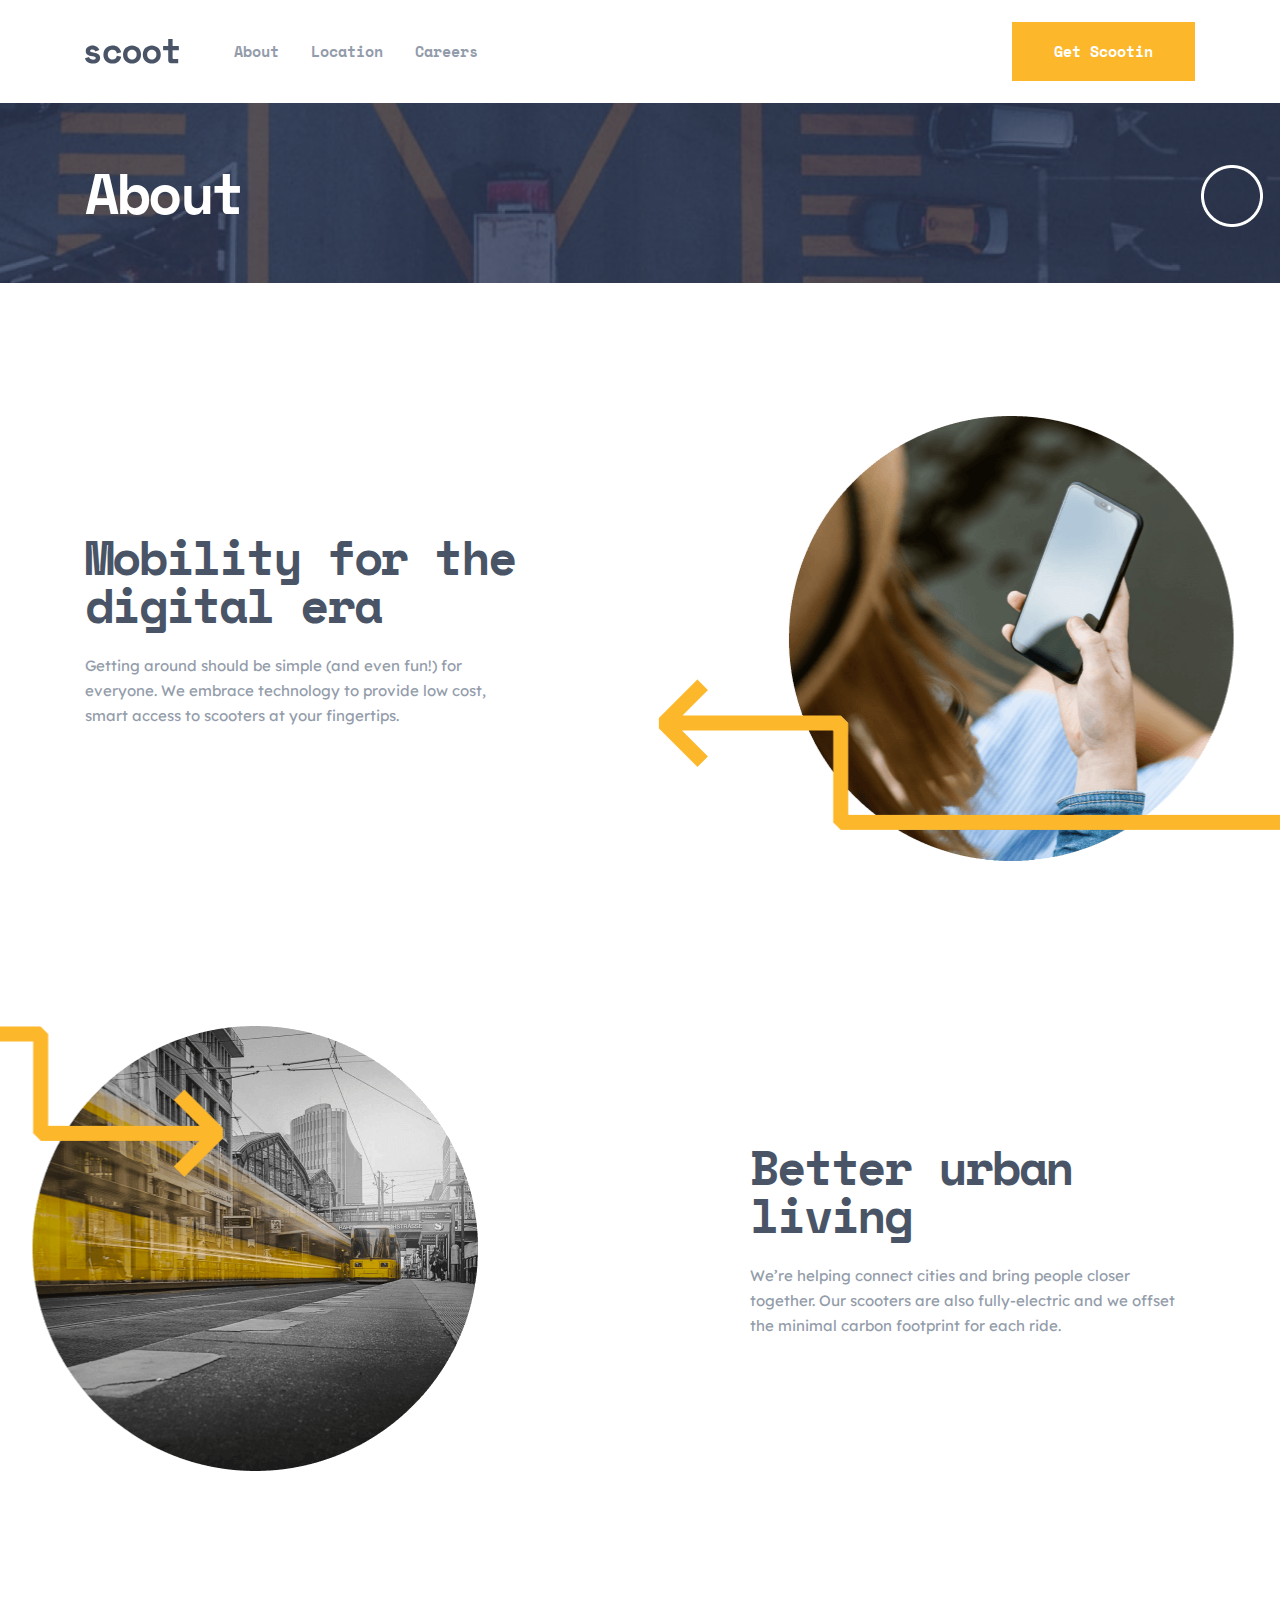
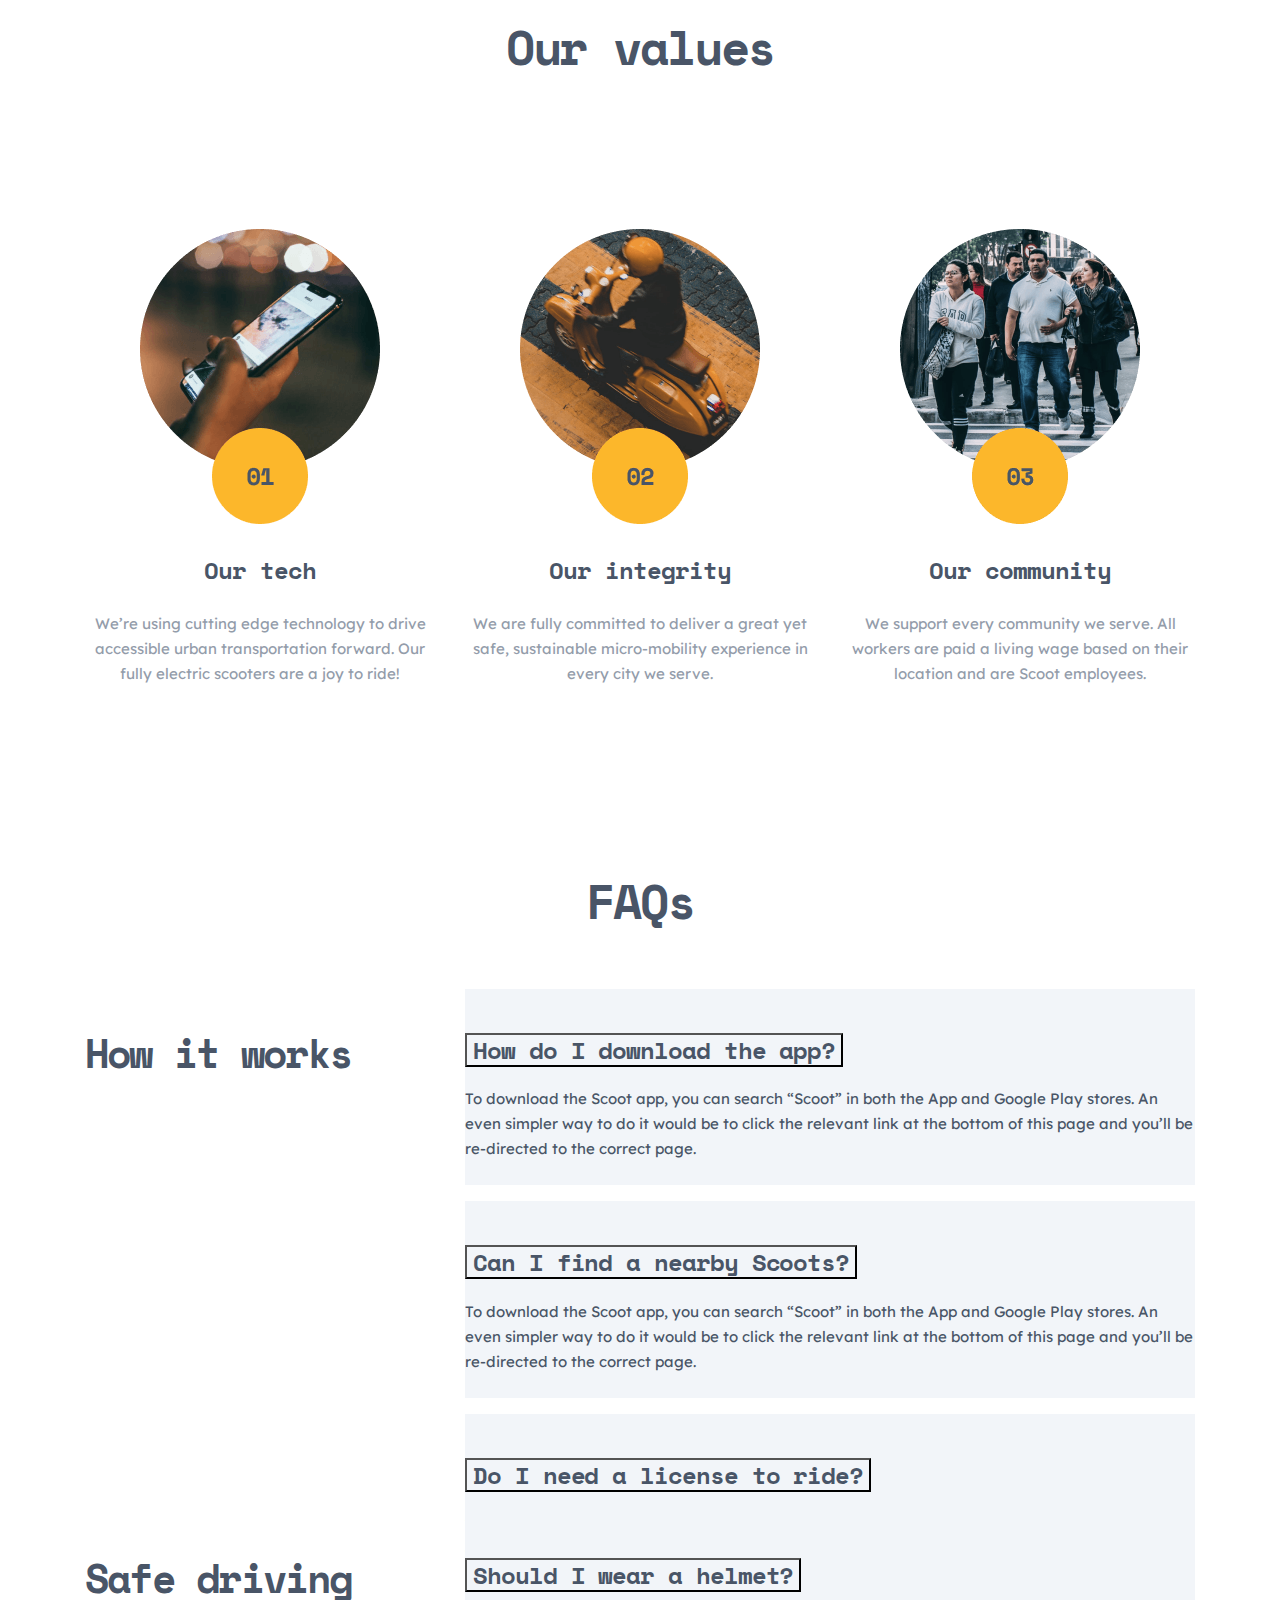
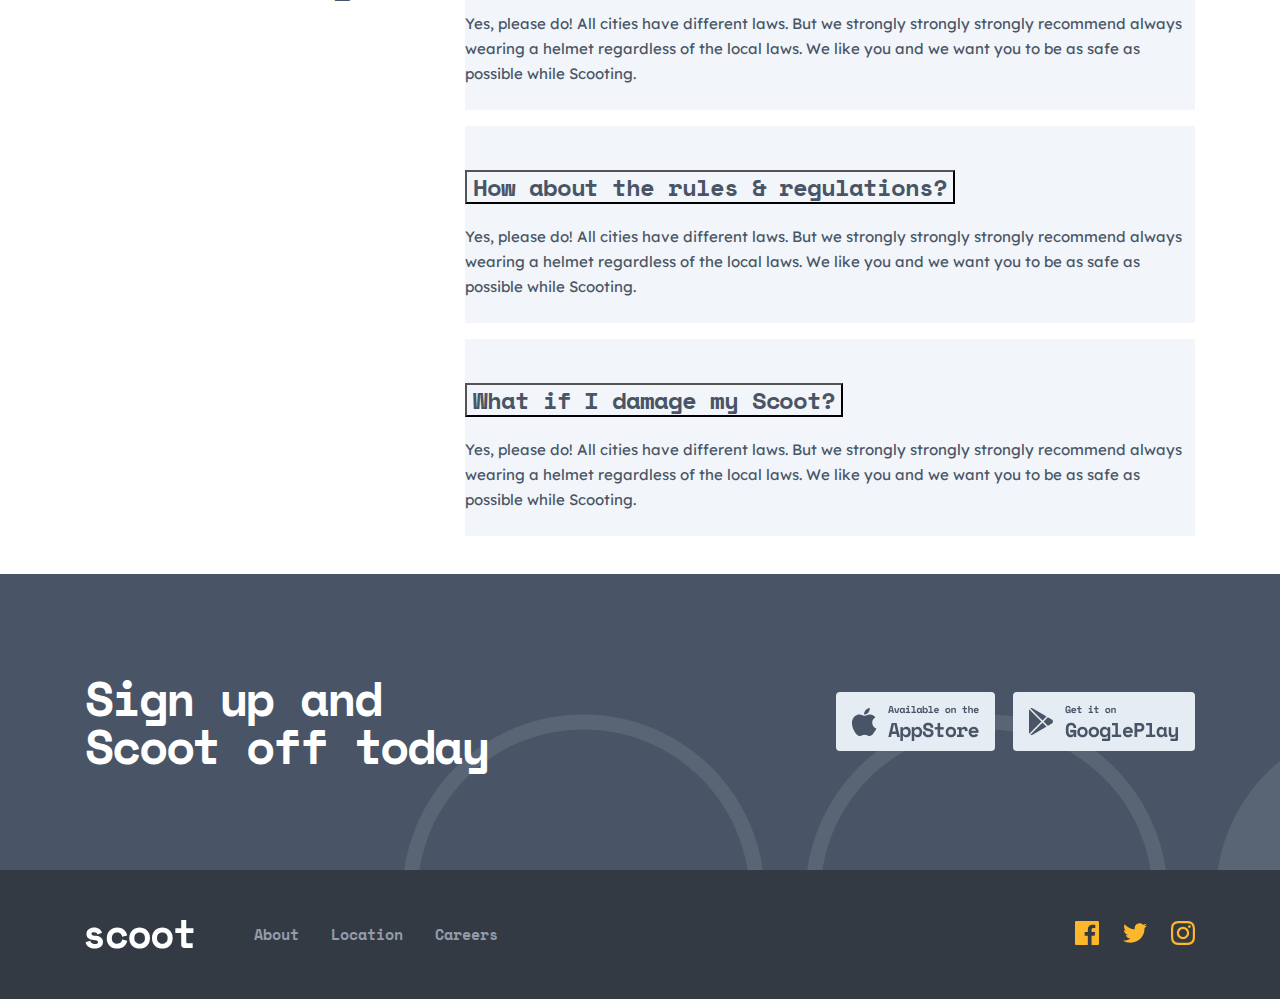
==== commit 0553ee7d: "Add background images to html files" ====
--- a/about.html
+++ b/about.html
@@ -9,6 +9,8 @@
   <link rel="stylesheet" href="./css/main.css">
 </head>
 <body>
+
+
   <!-- site header -->
   <header class="site-header">
     <div class="container">
@@ -18,7 +20,7 @@
           <img src="./images/scoot-logo.svg" alt="scoot brand logo" class="site-header__logo-img">
         </a>
 
-        <nav class="site-header__navbar">
+        <nav class="site-header__menu">
           <ul class="site-header__list">
             <li class="site-header__item"><a href="./about.html" class="site-header__item-link">About</a></li>
             <li class="site-header__item"><a href="./location.html" class="site-header__item-link">Location</a></li>
@@ -29,8 +31,6 @@
       </div>
     </div>
   </header>
-
-
   <main>
 
     <!-- hero section -->
@@ -72,17 +72,20 @@
         <div class="values__inner">
           <h2 class="values__title">Our values</h2>
           <ul class="values__list">
-            <li class="values__item"><img src="./images/tech.png" alt="" class="values__img">
+            <li class="values__item">
+              <img src="./images/tech.png" alt="the boy is carrying a phone on his hand" class="values__img">
               <h3 class="values__subtitle">Our tech</h3>
               <p class="values__text">We’re using cutting edge technology to drive accessible urban transportation forward. Our fully electric scooters are a joy to ride!</p>
             </li>
 
-            <li class="values__item"><img src="./images/integrity.png" alt="" class="values__img">
+            <li class="values__item">
+              <img src="./images/integrity.png" alt="the girl with black leather jackets and a halmet on her head is riding a motorcycle" class="values__img">
               <h3 class="values__subtitle">Our integrity</h3>
               <p class="values__text">We are fully committed to deliver a great yet safe, sustainable micro-mobility experience in every city we serve.</p>
             </li>
 
-            <li class="values__item"><img src="./images/community.png" alt="" class="values__img">
+            <li class="values__item">
+              <img src="./images/community.png" alt="people are crossing the sidewalk in front of a traffic light" class="values__img">
               <h3 class="values__subtitle">Our community</h3>
               <p class="values__text">We support every community we serve. All workers are paid a living wage based on their location and are Scoot employees.</p>
             </li>
@@ -201,68 +204,65 @@
 
   </main>
 
- <!-- footer -->
- <footer class="footer">
-
-  <div class="footer-signup">
-    <div class="container">
-      <div class="footer-signup__inner">
-        <div class="footer-signup__title-info">
-          <h2 class="footer-signup__title">Sign up and Scoot off today</h2>
-        </div>
-        <div class="footer-signup__download-info">
-          <a href="#" class="footer-signup__link">
-            <img src="./images/appstore.png" alt="app store logo" class="footer-signup__img">
+  <!-- footer -->
+  <footer class="footer">
+
+    <div class="footer-signup">
+      <div class="container">
+        <div class="footer-signup__inner">
+          <div class="footer-signup__title-info">
+            <strong class="footer-signup__title">Sign up and Scoot off today</strong>
+          </div>
+          <div class="footer-signup__download-info">
+            <a href="#" class="footer-signup__link">
+              <img src="./images/appstore.png" alt="app store logo" class="footer-signup__img">
+            </a>
+
+            <a href="#" class="footer-signup__link">
+              <img src="./images/google-play.png" alt="google play app logo" class="footer-signup__img">
+            </a>
+          </div>
+        </div>
+      </div>
+    </div>
+
+    <div class="footer__bottom">
+      <div class="container">
+        <div class="footer__bottom-inner">
+          <a href="./index.html" class="footer__logo-link">
+            <img src="./images/scoot-white-logo.svg" alt="scoot brand white logo" class="footer__logo-img">
           </a>
 
-          <a href="#" class="footer-signup__link">
-            <img src="./images/google-play.png" alt="google play app logo" class="footer-signup__img">
-          </a>
+          <ul class="footer__list">
+            <li class="footer__item"><a href="./about.html" class="footer__item-link">About</a></li>
+            <li class="footer__item"><a href="./location.html" class="footer__item-link">Location</a></li>
+            <li class="footer__item"><a href="./careers.html" class="footer__item-link">Careers</a></li>
+          </ul>
+
+          <ul class="footer__social-list">
+            <li class="footer__social-item">
+              <a href="https://www.facebook.com/" class="footer__social-link">
+                <svg class="footer__social-img" width="24" height="24" xmlns="http://www.w3.org/2000/svg"><path d="M22.675 0H1.325C.593 0 0 .593 0 1.325v21.351C0 23.407.593 24 1.325 24H12.82v-9.294H9.692v-3.622h3.128V8.413c0-3.1 1.893-4.788 4.659-4.788 1.325 0 2.463.099 2.795.143v3.24l-1.918.001c-1.504 0-1.795.715-1.795 1.763v2.313h3.587l-.467 3.622h-3.12V24h6.116c.73 0 1.323-.593 1.323-1.325V1.325C24 .593 23.407 0 22.675 0Z" /></svg>
+              </a>
+            </li>
+
+            <li class="footer__social-item">
+              <a href="https://www.twitter.com/" class="footer__social-link">
+                <svg class="footer__social-img" width="24" height="20"  xmlns="http://www.w3.org/2000/svg"><path d="M24 2.557c-.883.392-1.832.656-2.828.775 1.017-.609 1.798-1.574 2.165-2.723999C22.386 1.172 21.332 1.582 20.21 1.803 19.313.846001 18.032.248001 16.616.248001c-3.179 0-5.515 2.965999-4.797 6.044999C7.728 6.088 4.1 4.128 1.671 1.149c-1.29 2.213-.669 5.108 1.523 6.574-.806-.026-1.566-.247-2.229-.616-.054 2.281 1.581 4.415 3.949 4.89-.693.188-1.452.232-2.224.084.626 1.956 2.444 3.379 4.6 3.419-2.07 1.623-4.678 2.348-7.29 2.04 2.179 1.397 4.768 2.212 7.548 2.212 9.142 0 14.307-7.721 13.995-14.646.962-.695 1.797-1.562 2.457-2.549Z" /></svg>
+              </a>
+            </li>
+
+            <li class="footer__social-item">
+              <a href="https://www.instagram.com/" class="footer__social-link">
+                <svg class="footer__social-img" width="24" height="24" xmlns="http://www.w3.org/2000/svg"><path fill-rule="evenodd" clip-rule="evenodd" d="M12 0C8.741 0 8.333.014 7.053.072 2.695.272.273 2.69.073 7.052.014 8.333 0 8.741 0 12c0 3.259.014 3.668.072 4.948.2 4.358 2.618 6.78 6.98 6.98C8.333 23.986 8.741 24 12 24c3.259 0 3.668-.014 4.948-.072 4.354-.2 6.782-2.618 6.979-6.98.059-1.28.073-1.689.073-4.948 0-3.259-.014-3.667-.072-4.947-.196-4.354-2.617-6.78-6.979-6.98C15.668.014 15.259 0 12 0Zm0 2.163c3.204 0 3.584.012 4.85.07 3.252.148 4.771 1.691 4.919 4.919.058 1.265.069 1.645.069 4.849 0 3.205-.012 3.584-.069 4.849-.149 3.225-1.664 4.771-4.919 4.919-1.266.058-1.644.07-4.85.07-3.204 0-3.584-.012-4.849-.07-3.26-.149-4.771-1.699-4.919-4.92-.058-1.265-.07-1.644-.07-4.849 0-3.204.013-3.583.07-4.849.149-3.227 1.664-4.771 4.919-4.919 1.266-.057 1.645-.069 4.849-.069ZM5.838 12c0-3.403 2.759-6.162 6.162-6.162S18.162 8.597 18.162 12c0 3.404-2.759 6.163-6.162 6.163S5.838 15.403 5.838 12ZM12 16c-2.209 0-4-1.79-4-4 0-2.209 1.791-4 4-4s4 1.791 4 4c0 2.21-1.791 4-4 4Zm4.965-10.405c0-.795.645-1.44 1.441-1.44.795 0 1.439.645 1.439 1.44 0 .795-.644 1.44-1.439 1.44-.796 0-1.441-.645-1.441-1.44Z" /></svg>
+              </a>
+            </li>
+          </ul>
         </div>
       </div>
     </div>
-  </div>
-
-  <div class="footer__bottom">
-    <div class="container">
-      <div class="footer__bottom-inner">
-        <a href="./index.html" class="footer__logo-link">
-          <img src="./images/scoot-white-logo.svg" alt="scoot brand white logo" class="footer__logo-img">
-        </a>
-
-        <ul class="footer__list">
-          <li class="footer__item"><a href="./about.html" class="footer__item-link">About</a></li>
-          <li class="footer__item"><a href="./location.html" class="footer__item-link">Location</a></li>
-          <li class="footer__item"><a href="./careers.html" class="footer__item-link">Careers</a></li>
-        </ul>
-
-        <ul class="footer__social-list">
-          <li class="footer__social-item">
-            <a href="https://www.facebook.com/" class="footer__social-link">
-              <svg class="footer__social-img" width="24" height="24" xmlns="http://www.w3.org/2000/svg"><path d="M22.675 0H1.325C.593 0 0 .593 0 1.325v21.351C0 23.407.593 24 1.325 24H12.82v-9.294H9.692v-3.622h3.128V8.413c0-3.1 1.893-4.788 4.659-4.788 1.325 0 2.463.099 2.795.143v3.24l-1.918.001c-1.504 0-1.795.715-1.795 1.763v2.313h3.587l-.467 3.622h-3.12V24h6.116c.73 0 1.323-.593 1.323-1.325V1.325C24 .593 23.407 0 22.675 0Z" /></svg>
-              <!-- <img src="./images/facebook.svg" alt="facebook brand logo" class="footer__social-img"> -->
-            </a>
-          </li>
-
-          <li class="footer__social-item">
-            <a href="https://www.twitter.com/" class="footer__social-link">
-              <svg class="footer__social-img" width="24" height="20"  xmlns="http://www.w3.org/2000/svg"><path d="M24 2.557c-.883.392-1.832.656-2.828.775 1.017-.609 1.798-1.574 2.165-2.723999C22.386 1.172 21.332 1.582 20.21 1.803 19.313.846001 18.032.248001 16.616.248001c-3.179 0-5.515 2.965999-4.797 6.044999C7.728 6.088 4.1 4.128 1.671 1.149c-1.29 2.213-.669 5.108 1.523 6.574-.806-.026-1.566-.247-2.229-.616-.054 2.281 1.581 4.415 3.949 4.89-.693.188-1.452.232-2.224.084.626 1.956 2.444 3.379 4.6 3.419-2.07 1.623-4.678 2.348-7.29 2.04 2.179 1.397 4.768 2.212 7.548 2.212 9.142 0 14.307-7.721 13.995-14.646.962-.695 1.797-1.562 2.457-2.549Z" /></svg>
-              <!-- <img src="./images/twitter.svg" alt="twitter brand logo" class="footer__social-img"> -->
-            </a>
-          </li>
-
-          <li class="footer__social-item">
-            <a href="https://www.instagram.com/" class="footer__social-link">
-              <svg class="footer__social-img" width="24" height="24" xmlns="http://www.w3.org/2000/svg"><path fill-rule="evenodd" clip-rule="evenodd" d="M12 0C8.741 0 8.333.014 7.053.072 2.695.272.273 2.69.073 7.052.014 8.333 0 8.741 0 12c0 3.259.014 3.668.072 4.948.2 4.358 2.618 6.78 6.98 6.98C8.333 23.986 8.741 24 12 24c3.259 0 3.668-.014 4.948-.072 4.354-.2 6.782-2.618 6.979-6.98.059-1.28.073-1.689.073-4.948 0-3.259-.014-3.667-.072-4.947-.196-4.354-2.617-6.78-6.979-6.98C15.668.014 15.259 0 12 0Zm0 2.163c3.204 0 3.584.012 4.85.07 3.252.148 4.771 1.691 4.919 4.919.058 1.265.069 1.645.069 4.849 0 3.205-.012 3.584-.069 4.849-.149 3.225-1.664 4.771-4.919 4.919-1.266.058-1.644.07-4.85.07-3.204 0-3.584-.012-4.849-.07-3.26-.149-4.771-1.699-4.919-4.92-.058-1.265-.07-1.644-.07-4.849 0-3.204.013-3.583.07-4.849.149-3.227 1.664-4.771 4.919-4.919 1.266-.057 1.645-.069 4.849-.069ZM5.838 12c0-3.403 2.759-6.162 6.162-6.162S18.162 8.597 18.162 12c0 3.404-2.759 6.163-6.162 6.163S5.838 15.403 5.838 12ZM12 16c-2.209 0-4-1.79-4-4 0-2.209 1.791-4 4-4s4 1.791 4 4c0 2.21-1.791 4-4 4Zm4.965-10.405c0-.795.645-1.44 1.441-1.44.795 0 1.439.645 1.439 1.44 0 .795-.644 1.44-1.439 1.44-.796 0-1.441-.645-1.441-1.44Z" /></svg>
-              <!-- <img src="./images/instagram.svg" alt="instagram brand logo" class="footer__social-img"> -->
-            </a>
-          </li>
-        </ul>
-      </div>
-    </div>
-  </div>
-
-</footer>
+
+  </footer>
 
 
 
--- a/css/main.css
+++ b/css/main.css
@@ -380,6 +380,7 @@
   font-family: "Space Mono";
   font-style: normal;
   font-weight: bold;
+  overflow-x: hidden;
   margin: 0;
   padding: 0;
 }
@@ -407,31 +408,28 @@
   padding: 0 20px;
 }
 
-.site-header {
+.site-header__inner {
+  display: -webkit-box;
+  display: -ms-flexbox;
+  display: flex;
+  -webkit-box-align: center !important;
+      -ms-flex-align: center !important;
+          align-items: center !important;
   padding: 22px 0;
-}
-
-.site-header__inner {
-  display: -webkit-box;
-  display: -ms-flexbox;
-  display: flex;
-  -webkit-box-align: center;
-      -ms-flex-align: center;
-          align-items: center;
 }
 
 .site-header__logo-link:hover {
   opacity: 0.8;
 }
 
-.site-header__navbar {
+.site-header__menu {
   width: 100%;
   display: -webkit-box;
   display: -ms-flexbox;
   display: flex;
-  -webkit-box-align: center;
-      -ms-flex-align: center;
-          align-items: center;
+  -webkit-box-align: center !important;
+      -ms-flex-align: center !important;
+          align-items: center !important;
   margin-left: 55px;
 }
 
@@ -439,9 +437,9 @@
   display: -webkit-box;
   display: -ms-flexbox;
   display: flex;
-  -webkit-box-align: center;
-      -ms-flex-align: center;
-          align-items: center;
+  -webkit-box-align: center !important;
+      -ms-flex-align: center !important;
+          align-items: center !important;
   list-style-type: none;
   margin-right: auto;
   padding: 0;
@@ -452,6 +450,7 @@
 }
 
 .site-header__item-link {
+  font-weight: bold;
   font-size: 15px;
   line-height: 25px;
   text-decoration: none;
@@ -488,13 +487,42 @@
   padding: 153px 0;
   background-image: url("../../images/Bitmap.jpg");
   background-repeat: no-repeat;
-  background-size: cover;
+  background-size: 100%;
+}
+
+.hero__inner {
+  position: relative;
+  background-image: url("../../images/hero-right-arrow.png");
+  background-repeat: no-repeat;
+  background-position: calc(50% + 230px) calc(50% + 85px);
+}
+
+.hero__inner::after {
+  content: "";
+  width: 234px;
+  height: 62px;
+  background-image: url("../../images/circle-group.png");
+  background-repeat: no-repeat;
+  position: absolute;
+  top: 260px;
+  right: -240px;
 }
 
 .hero__content {
   width: 500px;
   color: #FFFFFF;
-  z-index: 3;
+  position: relative;
+}
+
+.hero__content::before {
+  content: "";
+  width: 203px;
+  height: 15px;
+  background-image: url("../../images/hero-line.png");
+  background-repeat: no-repeat;
+  position: absolute;
+  top: 187px;
+  left: -220px;
 }
 
 .hero__title {
@@ -659,57 +687,6 @@
   margin: 24px 0 40px;
 }
 
-.sign-up {
-  background-color: #495567;
-  background-image: url("../../images/footer-bg.png");
-  background-repeat: no-repeat;
-  background-position: calc(50% + 40px) calc(50% + 20px);
-  padding: 102px 0;
-}
-
-.sign-up__inner {
-  display: -webkit-box;
-  display: -ms-flexbox;
-  display: flex;
-  -webkit-box-pack: justify;
-      -ms-flex-pack: justify;
-          justify-content: space-between;
-  -webkit-box-align: center;
-      -ms-flex-align: center;
-          align-items: center;
-}
-
-.sign-up__title-info {
-  width: 415px;
-}
-
-.sign-up__title {
-  font-weight: bold;
-  font-size: 48px;
-  line-height: 48px;
-  letter-spacing: -2.14286px;
-  color: #FFFFFF;
-}
-
-.sign-up__download-info {
-  display: -webkit-box;
-  display: -ms-flexbox;
-  display: flex;
-  -webkit-box-align: center;
-      -ms-flex-align: center;
-          align-items: center;
-}
-
-.sign-up__link {
-  background: #E5ECF4;
-  border-radius: 4px;
-  padding: 10px 16px;
-}
-
-.sign-up__link:first-child {
-  margin-right: 18px;
-}
-
 .about-hero {
   padding: 62px 0;
   background-image: url("../../images/about-bg.png");
@@ -717,11 +694,28 @@
   background-size: cover;
 }
 
+.about-hero__inner {
+  position: relative;
+}
+
+.about-hero__inner::before {
+  content: "";
+  width: 234px;
+  height: 62px;
+  background-image: url("../../images/circle-group.png");
+  background-repeat: no-repeat;
+  position: absolute;
+  top: 0;
+  right: -240px;
+}
+
 .about-hero__title {
+  font-weight: bold;
   font-size: 56px;
   line-height: 56px;
   letter-spacing: -2.5px;
   color: #FFFFFF;
+  margin: 0;
 }
 
 .mobility {
@@ -942,7 +936,30 @@
   background-image: url("../../images/careers-bg.png");
   background-repeat: no-repeat;
   background-size: cover;
-  padding: 100px 0;
+  padding: 62px 0;
+}
+
+.careers-hero__inner {
+  position: relative;
+}
+
+.careers-hero__inner::before {
+  content: "";
+  width: 234px;
+  height: 62px;
+  background-image: url("../../images/circle-group.png");
+  background-repeat: no-repeat;
+  position: absolute;
+  top: 0;
+  right: -240px;
+}
+
+.careers-hero__title {
+  font-size: 56px;
+  line-height: 56px;
+  letter-spacing: -2.5px;
+  color: #FFFFFF;
+  margin: 0;
 }
 
 .mission {
@@ -1094,11 +1111,28 @@
   background-size: cover;
 }
 
+.location-hero__inner {
+  position: relative;
+}
+
+.location-hero__inner::before {
+  content: "";
+  width: 234px;
+  height: 62px;
+  background-image: url("../../images/circle-group.png");
+  background-repeat: no-repeat;
+  position: absolute;
+  top: 0;
+  right: -240px;
+}
+
 .location-hero__title {
+  font-weight: bold;
   font-size: 56px;
   line-height: 56px;
   letter-spacing: -2.5px;
   color: #FFFFFF;
+  margin: 0;
 }
 
 .city {
@@ -1150,8 +1184,8 @@
   background-color: #495567;
   background-image: url("../../images/footer-bg.png");
   background-repeat: no-repeat;
-  background-position: calc(50% + 40px) calc(50% + 20px);
-  padding: 102px 0;
+  background-position: calc(50% + 40px) calc(50%);
+  padding: 100px 0;
 }
 
 .footer-signup__inner {
@@ -1176,6 +1210,7 @@
   line-height: 48px;
   letter-spacing: -2.14286px;
   color: #FFFFFF;
+  margin: 0;
 }
 
 .footer-signup__download-info {
@@ -1238,6 +1273,7 @@
 }
 
 .footer__item-link {
+  font-weight: bold;
   font-size: 15px;
   line-height: 25px;
   color: #939CAA;
